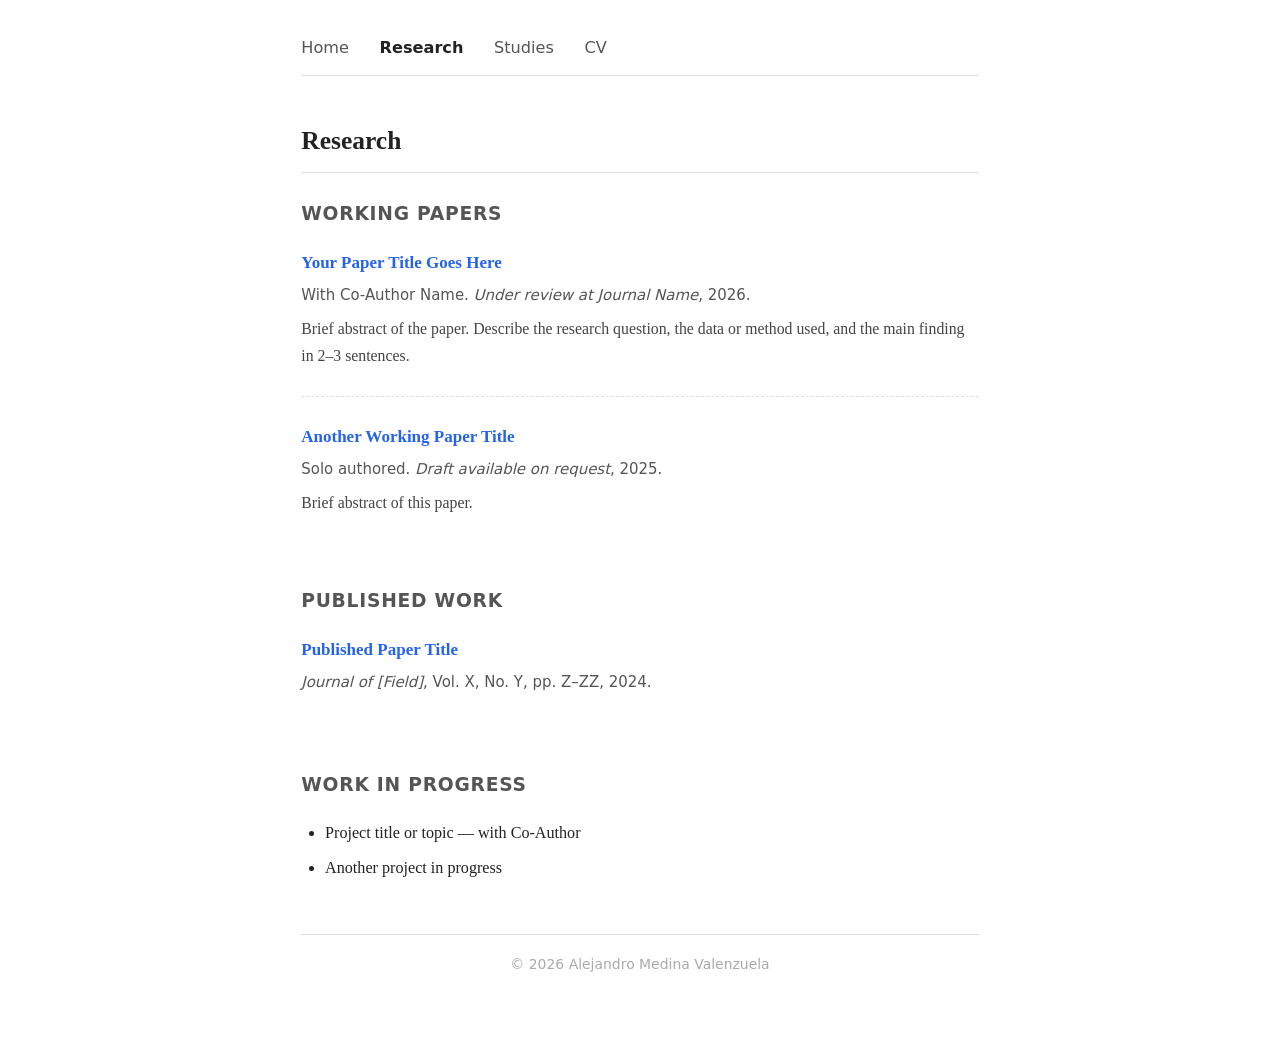
==== research.html @ 5352225d "Initial commit: add portfolio website" ====
<!DOCTYPE html>
<html lang="en">
<head>
  <meta charset="UTF-8" />
  <meta name="viewport" content="width=device-width, initial-scale=1.0" />
  <title>Research — Alejandro Medina</title>
  <link rel="stylesheet" href="style.css" />
</head>

<body>

  <!-- ── Navigation ── -->
  <nav>
    <a href="index.html">Home</a>
    <a href="research.html" class="active">Research</a>
    <a href="studies.html">Studies</a>
    <a href="cv.pdf" target="_blank">CV</a>
  </nav>

  <!-- ── Main Content ── -->
  <main>

    <h2>Research</h2>

    <!-- Working Papers -->
    <section class="research-section">
      <h3>Working Papers</h3>

      <div class="paper">
        <p class="paper-title">
          <a href="papers/paper1.pdf" target="_blank">
            Your Paper Title Goes Here
          </a>
        </p>
        <p class="paper-meta">
          With Co-Author Name. <em>Under review at Journal Name</em>, 2026.
        </p>
        <p class="paper-abstract">
          Brief abstract of the paper. Describe the research question,
          the data or method used, and the main finding in 2–3 sentences.
        </p>
      </div>

      <div class="paper">
        <p class="paper-title">
          <a href="papers/paper2.pdf" target="_blank">
            Another Working Paper Title
          </a>
        </p>
        <p class="paper-meta">
          Solo authored. <em>Draft available on request</em>, 2025.
        </p>
        <p class="paper-abstract">
          Brief abstract of this paper.
        </p>
      </div>
    </section>

    <!-- Published Papers -->
    <section class="research-section">
      <h3>Published Work</h3>

      <div class="paper">
        <p class="paper-title">
          <a href="https://doi.org/your-doi" target="_blank">
            Published Paper Title
          </a>
        </p>
        <p class="paper-meta">
          <em>Journal of [Field]</em>, Vol. X, No. Y, pp. Z–ZZ, 2024.
        </p>
      </div>
    </section>

    <!-- Work in Progress -->
    <section class="research-section">
      <h3>Work in Progress</h3>
      <ul>
        <li>Project title or topic — with Co-Author</li>
        <li>Another project in progress</li>
      </ul>
    </section>

  </main>

  <!-- ── Footer ── -->
  <footer>
    <p>© 2026 Alejandro Medina Valenzuela</p>
  </footer>

</body>
</html>
---- style.css ----
/* ─────────────────────────────────────────
   BASE RESET & VARIABLES
───────────────────────────────────────── */
*, *::before, *::after {
  box-sizing: border-box;
  margin: 0;
  padding: 0;
}

:root {
  --color-text:       #222;
  --color-muted:      #555;
  --color-link:       #2563eb;
  --color-link-hover: #1d4ed8;
  --color-border:     #ddd;
  --color-bg:         #fff;
  --font-body:        Georgia, 'Times New Roman', serif;
  --font-ui:          system-ui, -apple-system, sans-serif;
  --max-width:        720px;
  --spacing-section:  2.5rem;
}

/* ─────────────────────────────────────────
   BODY & LAYOUT
───────────────────────────────────────── */
html {
  font-size: 17px;
  scroll-behavior: smooth;
}

body {
  font-family:    var(--font-body);
  color:          var(--color-text);
  background:     var(--color-bg);
  line-height:    1.75;
  padding:        2rem 1.25rem 4rem;
  max-width:      var(--max-width);
  margin:         0 auto;
}

/* ─────────────────────────────────────────
   NAVIGATION
───────────────────────────────────────── */
nav {
  margin-bottom: 2.5rem;
  padding-bottom: 0.75rem;
  border-bottom: 1px solid var(--color-border);
  font-family: var(--font-ui);
  font-size: 0.95rem;
}

nav a {
  margin-right:    1.5rem;
  color:           var(--color-muted);
  text-decoration: none;
  transition:      color 0.2s;
}

nav a:hover,
nav a.active {
  color: var(--color-text);
  font-weight: 600;
}

/* ─────────────────────────────────────────
   HEADINGS
───────────────────────────────────────── */
h1 {
  font-size:     1.9rem;
  font-weight:   700;
  margin-bottom: 1rem;
  line-height:   1.25;
}

h2 {
  font-size:     1.5rem;
  font-weight:   700;
  margin-bottom: 1.5rem;
  border-bottom: 1px solid var(--color-border);
  padding-bottom: 0.5rem;
}

h3 {
  font-size:     1.1rem;
  font-weight:   700;
  margin-bottom: 1rem;
  color:         var(--color-muted);
  text-transform: uppercase;
  letter-spacing: 0.04em;
  font-family:   var(--font-ui);
}

/* ─────────────────────────────────────────
   PARAGRAPHS & TEXT
───────────────────────────────────────── */
p {
  margin-bottom: 1rem;
}

a {
  color:           var(--color-link);
  text-decoration: none;
}

a:hover {
  color:           var(--color-link-hover);
  text-decoration: underline;
}

strong {
  font-weight: 700;
}

em {
  font-style: italic;
}

/* ─────────────────────────────────────────
   BIO SECTION (home page)
───────────────────────────────────────── */
.bio {
  margin-top: 0.5rem;
}

/* ─────────────────────────────────────────
   CONTACT / LINKS ROW
───────────────────────────────────────── */
.links {
  display:        flex;
  flex-wrap:      wrap;
  gap:            0.5rem 1.25rem;
  margin:         1.25rem 0;
  font-family:    var(--font-ui);
  font-size:      0.9rem;
}

.links a {
  color:           var(--color-muted);
  text-decoration: none;
  border-bottom:   1px solid var(--color-border);
  padding-bottom:  1px;
  transition:      color 0.2s, border-color 0.2s;
}

.links a:hover {
  color:        var(--color-link);
  border-color: var(--color-link);
}

/* ─────────────────────────────────────────
   LAST UPDATED LINE
───────────────────────────────────────── */
.updated {
  font-size:   0.85rem;
  color:       #999;
  font-family: var(--font-ui);
  margin-top:  1.5rem;
}

/* ─────────────────────────────────────────
   RESEARCH SECTIONS
───────────────────────────────────────── */
.research-section {
  margin-bottom: var(--spacing-section);
}

.paper {
  margin-bottom: 1.5rem;
  padding-bottom: 1.5rem;
  border-bottom: 1px dashed var(--color-border);
}

.paper:last-child {
  border-bottom: none;
}

.paper-title {
  font-weight:   600;
  margin-bottom: 0.25rem;
  font-size:     1rem;
}

.paper-meta {
  font-size:     0.88rem;
  color:         var(--color-muted);
  font-family:   var(--font-ui);
  margin-bottom: 0.4rem;
}

.paper-abstract {
  font-size:   0.93rem;
  color:       #444;
  margin-bottom: 0;
}

/* ─────────────────────────────────────────
   LISTS
───────────────────────────────────────── */
ul {
  padding-left: 1.4rem;
}

ul li {
  margin-bottom: 0.4rem;
  font-size:     0.95rem;
}

/* ─────────────────────────────────────────
   FOOTER
───────────────────────────────────────── */
footer {
  margin-top:    3rem;
  padding-top:   1rem;
  border-top:    1px solid var(--color-border);
  font-size:     0.82rem;
  color:         #aaa;
  font-family:   var(--font-ui);
  text-align:    center;
}

/* ─────────────────────────────────────────
   RESPONSIVE — small screens
───────────────────────────────────────── */
@media (max-width: 540px) {
  html   { font-size: 15px; }
  h1     { font-size: 1.5rem; }
  nav a  { margin-right: 0.9rem; }
}
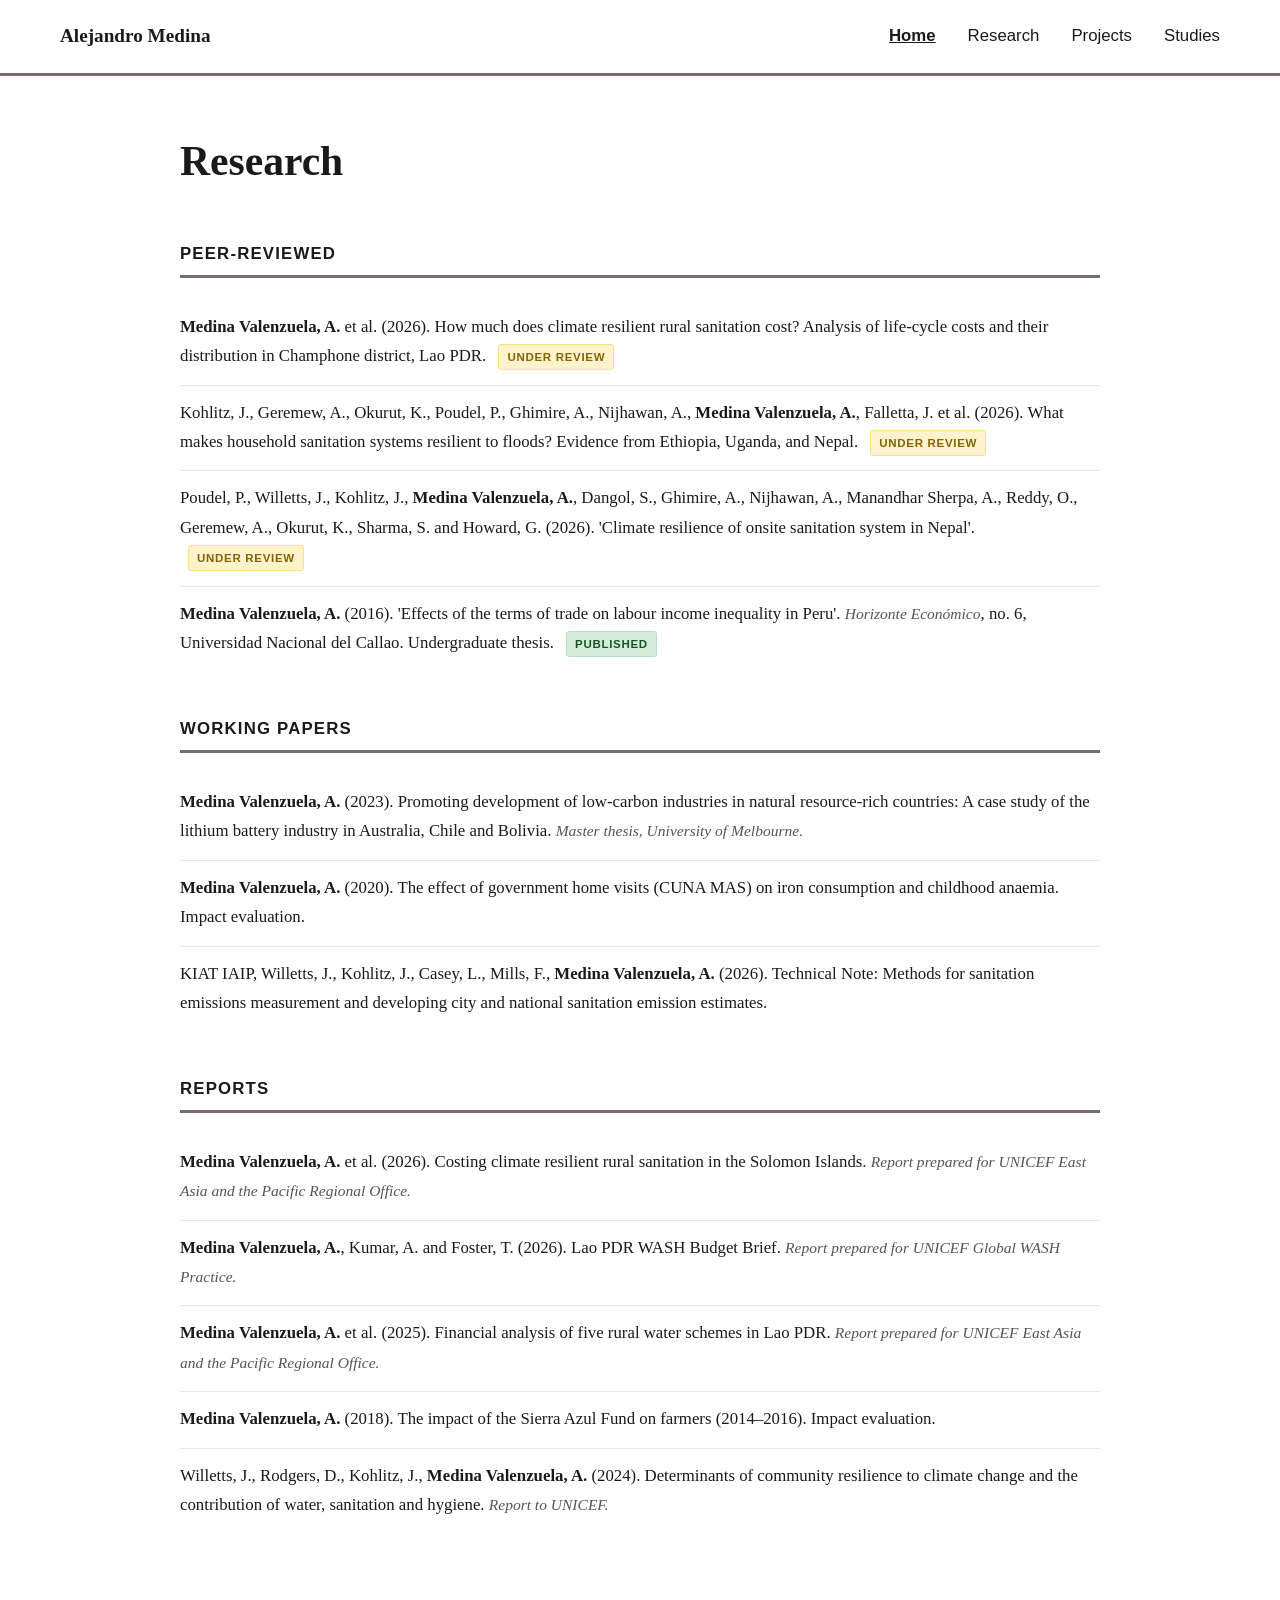
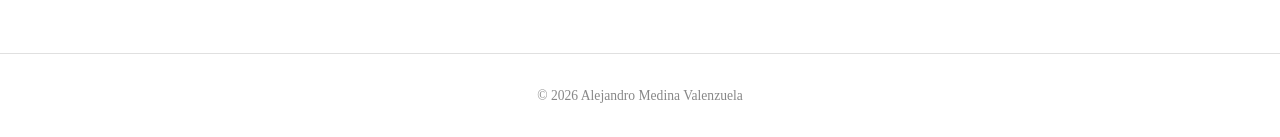
==== commit e1ccf022: "Update sections" ====
--- a/research.html
+++ b/research.html
@@ -3,89 +3,248 @@
 <head>
   <meta charset="UTF-8" />
   <meta name="viewport" content="width=device-width, initial-scale=1.0" />
-  <title>Research — Alejandro Medina</title>
+  <title>Research — Alejandro Medina Valenzuela</title>
   <link rel="stylesheet" href="style.css" />
+  <style>
+    /* ── Research-page specific styles ── */
+
+    /* Page title */
+    .page-title {
+      font-size: 2.6rem;
+      font-family: Georgia, serif;
+      font-weight: bold;
+      margin-bottom: 36px;
+      color: #1a1a1a;
+    }
+
+    /* Section headings (Peer-review / Working papers / Report) */
+    .section-heading {
+      font-family: Arial, sans-serif;
+      font-size: 1.05rem;
+      font-weight: bold;
+      text-transform: uppercase;
+      letter-spacing: 0.07em;
+      color: #1a1a1a;
+      border-bottom: 3px solid #796b6b;
+      padding-bottom: 6px;
+      margin-top: 44px;
+      margin-bottom: 22px;
+    }
+
+    /* Publication list */
+    .pub-list {
+      list-style: none;
+      padding: 0;
+      margin: 0;
+    }
+
+    /* Each publication entry */
+    .pub-entry {
+      padding: 12px 0 14px;
+      border-bottom: 1px solid #e8e8e4;
+      font-size: 1.05rem;
+      line-height: 1.75;
+      color: #1a1a1a;
+    }
+    .pub-entry:last-child {
+      border-bottom: none;
+    }
+
+    /* Highlight author's own name */
+    .pub-entry strong {
+      font-weight: bold;
+    }
+
+    /* Italic journal / venue line */
+    .pub-venue {
+      font-style: italic;
+      color: #555;
+      font-size: 0.97rem;
+    }
+
+    /* Status badges */
+    .badge {
+      display: inline-block;
+      font-family: Arial, sans-serif;
+      font-size: 0.72rem;
+      font-weight: bold;
+      text-transform: uppercase;
+      letter-spacing: 0.06em;
+      padding: 2px 8px;
+      border-radius: 3px;
+      vertical-align: middle;
+      margin-left: 8px;
+    }
+    .badge-review {
+      background: #fff3cd;
+      color: #856404;
+      border: 1px solid #ffe08a;
+    }
+    .badge-published {
+      background: #d4edda;
+      color: #155724;
+      border: 1px solid #b8dfc6;
+    }
+
+    /* Links inside pub entries */
+    .pub-entry a {
+      color: #1a1a1a;
+      text-decoration: underline;
+    }
+    .pub-entry a:hover {
+      color: #cc0000;
+    }
+
+    /* ── Responsive ── */
+    @media (max-width: 768px) {
+      .page-title { font-size: 2rem; }
+      .section-heading { font-size: 0.95rem; }
+      .pub-entry { font-size: 0.97rem; }
+    }
+  </style>
 </head>
-
 <body>
 
   <!-- ── Navigation ── -->
   <nav>
-    <a href="index.html">Home</a>
-    <a href="research.html" class="active">Research</a>
-    <a href="studies.html">Studies</a>
-    <a href="cv.pdf" target="_blank">CV</a>
+    <span class="nav-name">Alejandro Medina</span>
+    <div class="nav-links">
+      <a href="index.html" class="active">Home</a>
+      <a href="research.html">Research</a>
+      <a href="projects.html">Projects</a>
+      <a href="studies.html">Studies</a>
+      <!-- <a href="cv.pdf" target="_blank">CV</a> -->
+    </div>
   </nav>
+
+  <!-- Red separation line under nav -->
+  <hr class="nav-divider" />
 
   <!-- ── Main Content ── -->
   <main>
-
-    <h2>Research</h2>
-
-    <!-- Working Papers -->
-    <section class="research-section">
-      <h3>Working Papers</h3>
-
-      <div class="paper">
-        <p class="paper-title">
-          <a href="papers/paper1.pdf" target="_blank">
-            Your Paper Title Goes Here
-          </a>
-        </p>
-        <p class="paper-meta">
-          With Co-Author Name. <em>Under review at Journal Name</em>, 2026.
-        </p>
-        <p class="paper-abstract">
-          Brief abstract of the paper. Describe the research question,
-          the data or method used, and the main finding in 2–3 sentences.
-        </p>
-      </div>
-
-      <div class="paper">
-        <p class="paper-title">
-          <a href="papers/paper2.pdf" target="_blank">
-            Another Working Paper Title
-          </a>
-        </p>
-        <p class="paper-meta">
-          Solo authored. <em>Draft available on request</em>, 2025.
-        </p>
-        <p class="paper-abstract">
-          Brief abstract of this paper.
-        </p>
-      </div>
-    </section>
-
-    <!-- Published Papers -->
-    <section class="research-section">
-      <h3>Published Work</h3>
-
-      <div class="paper">
-        <p class="paper-title">
-          <a href="https://doi.org/your-doi" target="_blank">
-            Published Paper Title
-          </a>
-        </p>
-        <p class="paper-meta">
-          <em>Journal of [Field]</em>, Vol. X, No. Y, pp. Z–ZZ, 2024.
-        </p>
-      </div>
-    </section>
-
-    <!-- Work in Progress -->
-    <section class="research-section">
-      <h3>Work in Progress</h3>
-      <ul>
-        <li>Project title or topic — with Co-Author</li>
-        <li>Another project in progress</li>
-      </ul>
-    </section>
+    <h1 class="page-title">Research</h1>
+
+    <!-- ══════════════════════════════════════
+         PEER-REVIEWED
+    ══════════════════════════════════════ -->
+    <h2 class="section-heading">Peer-Reviewed</h2>
+    <ul class="pub-list">
+
+      <li class="pub-entry">
+        <strong>Medina Valenzuela, A.</strong> et al. (2026).
+        How much does climate resilient rural sanitation cost? Analysis of
+        life-cycle costs and their distribution in Champhone district, Lao PDR.
+        <span class="badge badge-review">Under Review</span>
+      </li>
+
+      <li class="pub-entry">
+        Kohlitz, J., Geremew, A., Okurut, K., Poudel, P., Ghimire, A.,
+        Nijhawan, A., <strong>Medina Valenzuela, A.</strong>, Falletta, J.
+        et al. (2026).
+        What makes household sanitation systems resilient to floods?
+        Evidence from Ethiopia, Uganda, and Nepal.
+        <span class="badge badge-review">Under Review</span>
+      </li>
+
+      <li class="pub-entry">
+        Poudel, P., Willetts, J., Kohlitz, J.,
+        <strong>Medina Valenzuela, A.</strong>, Dangol, S., Ghimire, A.,
+        Nijhawan, A., Manandhar Sherpa, A., Reddy, O., Geremew, A.,
+        Okurut, K., Sharma, S. and Howard, G. (2026).
+        'Climate resilience of onsite sanitation system in Nepal'.
+        <span class="badge badge-review">Under Review</span>
+      </li>
+
+      <li class="pub-entry">
+        <strong>Medina Valenzuela, A.</strong> (2016).
+        'Effects of the terms of trade on labour income inequality in Peru'.
+        <span class="pub-venue">Horizonte Económico</span>,
+        no.&nbsp;6, Universidad Nacional del Callao. Undergraduate thesis.
+        <span class="badge badge-published">Published</span>
+      </li>
+
+    </ul>
+
+    <!-- ══════════════════════════════════════
+         WORKING PAPERS
+    ══════════════════════════════════════ -->
+    <h2 class="section-heading">Working Papers</h2>
+    <ul class="pub-list">
+
+      <li class="pub-entry">
+        <strong>Medina Valenzuela, A.</strong> (2023).
+        Promoting development of low-carbon industries in natural
+        resource-rich countries: A case study of the lithium battery industry
+        in Australia, Chile and Bolivia.
+        <span class="pub-venue">Master thesis, University of Melbourne.</span>
+      </li>
+
+      <li class="pub-entry">
+        <strong>Medina Valenzuela, A.</strong> (2020).
+        The effect of government home visits (CUNA MAS) on iron consumption
+        and childhood anaemia. Impact evaluation.
+      </li>
+
+      <li class="pub-entry">
+        KIAT IAIP, Willetts, J., Kohlitz, J., Casey, L., Mills, F.,
+        <strong>Medina Valenzuela, A.</strong> (2026).
+        Technical Note: Methods for sanitation emissions measurement and
+        developing city and national sanitation emission estimates.
+      </li>
+
+    </ul>
+
+    <!-- ══════════════════════════════════════
+         REPORTS
+    ══════════════════════════════════════ -->
+    <h2 class="section-heading">Reports</h2>
+    <ul class="pub-list">
+
+      <li class="pub-entry">
+        <strong>Medina Valenzuela, A.</strong> et al. (2026).
+        Costing climate resilient rural sanitation in the Solomon Islands.
+        <span class="pub-venue">
+          Report prepared for UNICEF East Asia and the Pacific Regional Office.
+        </span>
+      </li>
+
+      <li class="pub-entry">
+        <strong>Medina Valenzuela, A.</strong>, Kumar, A. and Foster, T.
+        (2026). Lao PDR WASH Budget Brief.
+        <span class="pub-venue">
+          Report prepared for UNICEF Global WASH Practice.
+        </span>
+      </li>
+
+      <li class="pub-entry">
+        <strong>Medina Valenzuela, A.</strong> et al. (2025).
+        Financial analysis of five rural water schemes in Lao PDR.
+        <span class="pub-venue">
+          Report prepared for UNICEF East Asia and the Pacific Regional Office.
+        </span>
+      </li>
+
+      <li class="pub-entry">
+        <strong>Medina Valenzuela, A.</strong> (2018).
+        The impact of the Sierra Azul Fund on farmers (2014–2016).
+        Impact evaluation.
+      </li>
+
+      <li class="pub-entry">
+        Willetts, J., Rodgers, D., Kohlitz, J.,
+        <strong>Medina Valenzuela, A.</strong> (2024).
+        Determinants of community resilience to climate change and the
+        contribution of water, sanitation and hygiene.
+        <span class="pub-venue">Report to UNICEF.</span>
+      </li>
+
+    </ul>
 
   </main>
 
   <!-- ── Footer ── -->
   <footer>
-    <p>© 2026 Alejandro Medina Valenzuela</p>
+    <p>&copy; 2026 Alejandro Medina Valenzuela</p>
   </footer>
 
 </body>
--- a/style.css
+++ b/style.css
@@ -1,228 +1,185 @@
-/* ─────────────────────────────────────────
-   BASE RESET & VARIABLES
-───────────────────────────────────────── */
-*, *::before, *::after {
-  box-sizing: border-box;
+/* ── Reset & Base ── */
+* {
   margin: 0;
   padding: 0;
-}
-
-:root {
-  --color-text:       #222;
-  --color-muted:      #555;
-  --color-link:       #2563eb;
-  --color-link-hover: #1d4ed8;
-  --color-border:     #ddd;
-  --color-bg:         #fff;
-  --font-body:        Georgia, 'Times New Roman', serif;
-  --font-ui:          system-ui, -apple-system, sans-serif;
-  --max-width:        720px;
-  --spacing-section:  2.5rem;
-}
-
-/* ─────────────────────────────────────────
-   BODY & LAYOUT
-───────────────────────────────────────── */
-html {
-  font-size: 17px;
-  scroll-behavior: smooth;
+  box-sizing: border-box;
 }
 
 body {
-  font-family:    var(--font-body);
-  color:          var(--color-text);
-  background:     var(--color-bg);
-  line-height:    1.75;
-  padding:        2rem 1.25rem 4rem;
-  max-width:      var(--max-width);
-  margin:         0 auto;
+  font-family: Georgia, "Times New Roman", serif;
+  color: #1a1a1a;
+  background-color: #fff;
+  line-height: 1.7;
 }
 
-/* ─────────────────────────────────────────
-   NAVIGATION
-───────────────────────────────────────── */
+/* ── Navigation ── */
 nav {
-  margin-bottom: 2.5rem;
-  padding-bottom: 0.75rem;
-  border-bottom: 1px solid var(--color-border);
-  font-family: var(--font-ui);
-  font-size: 0.95rem;
+  display: flex;
+  justify-content: space-between;
+  align-items: center;
+  padding: 20px 60px;
 }
 
-nav a {
-  margin-right:    1.5rem;
-  color:           var(--color-muted);
-  text-decoration: none;
-  transition:      color 0.2s;
+.nav-name {
+  font-weight: bold;
+  font-size: 1.2rem;
+  font-family: Georgia, serif;
 }
 
-nav a:hover,
-nav a.active {
-  color: var(--color-text);
-  font-weight: 600;
+.nav-links {
+  display: flex;
+  gap: 2rem;
 }
 
-/* ─────────────────────────────────────────
-   HEADINGS
-───────────────────────────────────────── */
-h1 {
-  font-size:     1.9rem;
-  font-weight:   700;
-  margin-bottom: 1rem;
-  line-height:   1.25;
+.nav-links a {
+  text-decoration: none;
+  color: #1a1a1a;
+  font-size: 1.05rem;
+  font-family: Arial, sans-serif;
 }
 
-h2 {
-  font-size:     1.5rem;
-  font-weight:   700;
-  margin-bottom: 1.5rem;
-  border-bottom: 1px solid var(--color-border);
-  padding-bottom: 0.5rem;
-}
-
-h3 {
-  font-size:     1.1rem;
-  font-weight:   700;
-  margin-bottom: 1rem;
-  color:         var(--color-muted);
-  text-transform: uppercase;
-  letter-spacing: 0.04em;
-  font-family:   var(--font-ui);
-}
-
-/* ─────────────────────────────────────────
-   PARAGRAPHS & TEXT
-───────────────────────────────────────── */
-p {
-  margin-bottom: 1rem;
-}
-
-a {
-  color:           var(--color-link);
-  text-decoration: none;
-}
-
-a:hover {
-  color:           var(--color-link-hover);
+.nav-links a:hover {
   text-decoration: underline;
 }
 
-strong {
-  font-weight: 700;
+.nav-links a.active {
+  text-decoration: underline;
+  font-weight: bold;
 }
 
-em {
-  font-style: italic;
+/* ── Red Separator Line ── */
+.nav-divider {
+  border: none;
+  height: 3px;
+  background-color: #796b6b;
+  margin: 0 0 50px 0;
+  width: 100%;
 }
 
-/* ─────────────────────────────────────────
-   BIO SECTION (home page)
-───────────────────────────────────────── */
-.bio {
-  margin-top: 0.5rem;
+/* ── Main Content ── */
+main {
+  max-width: 1000px;
+  margin: 0 auto;
+  padding: 0 40px 60px;
 }
 
-/* ─────────────────────────────────────────
-   CONTACT / LINKS ROW
-───────────────────────────────────────── */
+/* ── Bio Section (photo + text side by side) ── */
+.bio {
+  display: flex;
+  align-items: flex-start;
+  gap: 50px;
+}
+
+/* ── Profile Photo ── */
+.profile-photo img {
+  width: 220px;
+  height: 220px;
+  object-fit: cover;
+  border-radius: 50%;
+  display: block;
+  flex-shrink: 0;
+}
+
+/* ── Bio Text ── */
+.bio-text {
+  flex: 1;
+}
+
+.bio-text h1 {
+  font-size: 2.6rem;
+  font-family: Georgia, serif;
+  margin-bottom: 16px;
+  font-weight: bold;
+}
+
+.bio-text p {
+  font-size: 1.1rem;
+  margin-bottom: 14px;
+  color: #1a1a1a;
+}
+
+.bio-text a {
+  color: #1a1a1a;
+  text-decoration: underline;
+}
+
+.bio-text a:hover {
+  color: #cc0000;
+}
+
+/* ── Contact Links ── */
 .links {
-  display:        flex;
-  flex-wrap:      wrap;
-  gap:            0.5rem 1.25rem;
-  margin:         1.25rem 0;
-  font-family:    var(--font-ui);
-  font-size:      0.9rem;
+  display: flex;
+  flex-wrap: wrap;
+  gap: 1rem;
+  margin-top: 20px;
+  margin-bottom: 10px;
 }
 
 .links a {
-  color:           var(--color-muted);
   text-decoration: none;
-  border-bottom:   1px solid var(--color-border);
-  padding-bottom:  1px;
-  transition:      color 0.2s, border-color 0.2s;
+  color: #1a1a1a;
+  font-size: 1rem;
+  border-bottom: 1px solid #1a1a1a;
+  padding-bottom: 1px;
 }
 
 .links a:hover {
-  color:        var(--color-link);
-  border-color: var(--color-link);
+  color: #cc0000;
+  border-color: #cc0000;
 }
 
-/* ─────────────────────────────────────────
-   LAST UPDATED LINE
-───────────────────────────────────────── */
+/* ── Last Updated ── */
 .updated {
-  font-size:   0.85rem;
-  color:       #999;
-  font-family: var(--font-ui);
-  margin-top:  1.5rem;
+  font-size: 0.85rem;
+  color: #777;
+  margin-top: 16px;
 }
 
-/* ─────────────────────────────────────────
-   RESEARCH SECTIONS
-───────────────────────────────────────── */
-.research-section {
-  margin-bottom: var(--spacing-section);
+/* ── Footer ── */
+footer {
+  text-align: center;
+  padding: 30px;
+  font-size: 0.85rem;
+  color: #888;
+  border-top: 1px solid #e0e0e0;
+  margin-top: 60px;
 }
 
-.paper {
-  margin-bottom: 1.5rem;
-  padding-bottom: 1.5rem;
-  border-bottom: 1px dashed var(--color-border);
+/* ── Responsive (Mobile) ── */
+@media (max-width: 768px) {
+  nav {
+    flex-direction: column;
+    align-items: flex-start;
+    gap: 12px;
+    padding: 20px 24px;
+  }
+
+  .nav-links {
+    gap: 1.2rem;
+  }
+
+  main {
+    padding: 0 24px 40px;
+  }
+
+  .bio {
+    flex-direction: column;
+    align-items: center;
+    text-align: center;
+    gap: 30px;
+  }
+
+  .profile-photo img {
+    width: 180px;
+    height: 180px;
+  }
+
+  .bio-text h1 {
+    font-size: 2rem;
+  }
+
+  .links {
+    justify-content: center;
+  }
 }
-
-.paper:last-child {
-  border-bottom: none;
-}
-
-.paper-title {
-  font-weight:   600;
-  margin-bottom: 0.25rem;
-  font-size:     1rem;
-}
-
-.paper-meta {
-  font-size:     0.88rem;
-  color:         var(--color-muted);
-  font-family:   var(--font-ui);
-  margin-bottom: 0.4rem;
-}
-
-.paper-abstract {
-  font-size:   0.93rem;
-  color:       #444;
-  margin-bottom: 0;
-}
-
-/* ─────────────────────────────────────────
-   LISTS
-───────────────────────────────────────── */
-ul {
-  padding-left: 1.4rem;
-}
-
-ul li {
-  margin-bottom: 0.4rem;
-  font-size:     0.95rem;
-}
-
-/* ─────────────────────────────────────────
-   FOOTER
-───────────────────────────────────────── */
-footer {
-  margin-top:    3rem;
-  padding-top:   1rem;
-  border-top:    1px solid var(--color-border);
-  font-size:     0.82rem;
-  color:         #aaa;
-  font-family:   var(--font-ui);
-  text-align:    center;
-}
-
-/* ─────────────────────────────────────────
-   RESPONSIVE — small screens
-───────────────────────────────────────── */
-@media (max-width: 540px) {
-  html   { font-size: 15px; }
-  h1     { font-size: 1.5rem; }
-  nav a  { margin-right: 0.9rem; }
-}
